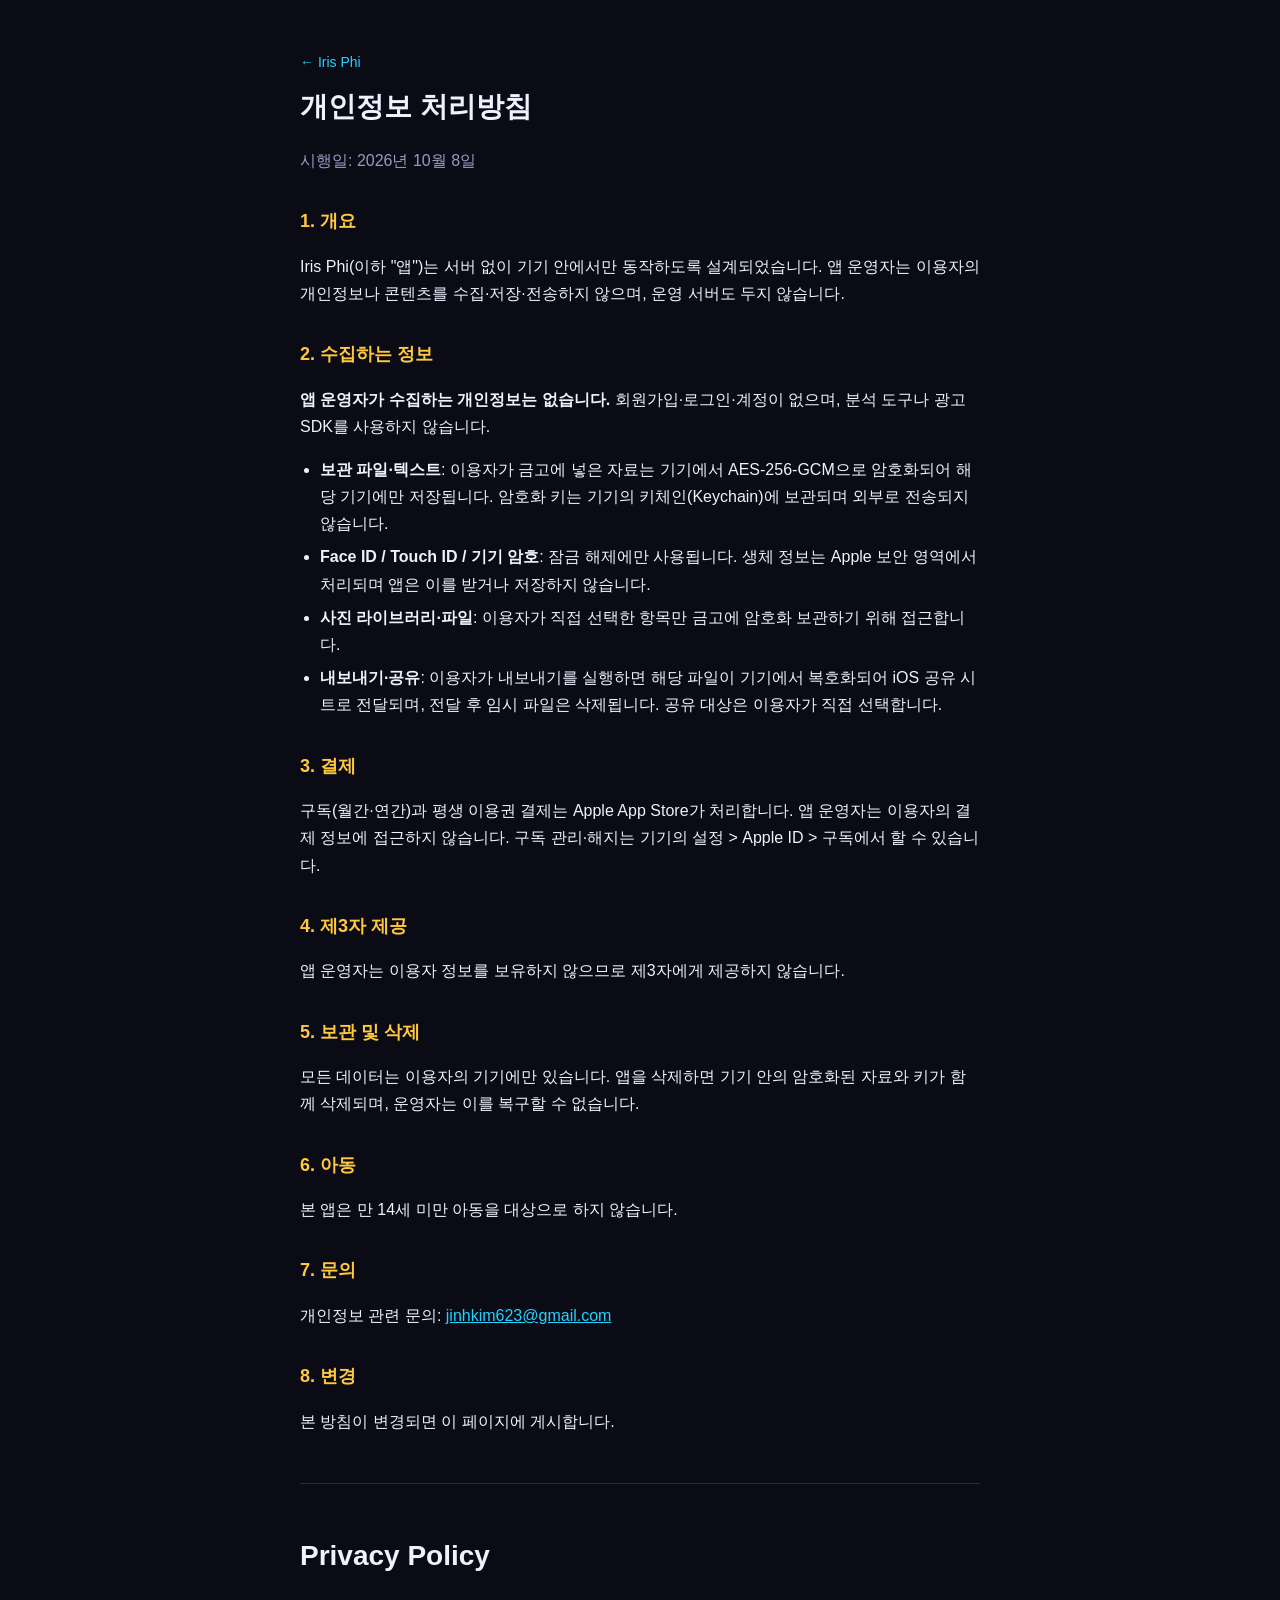
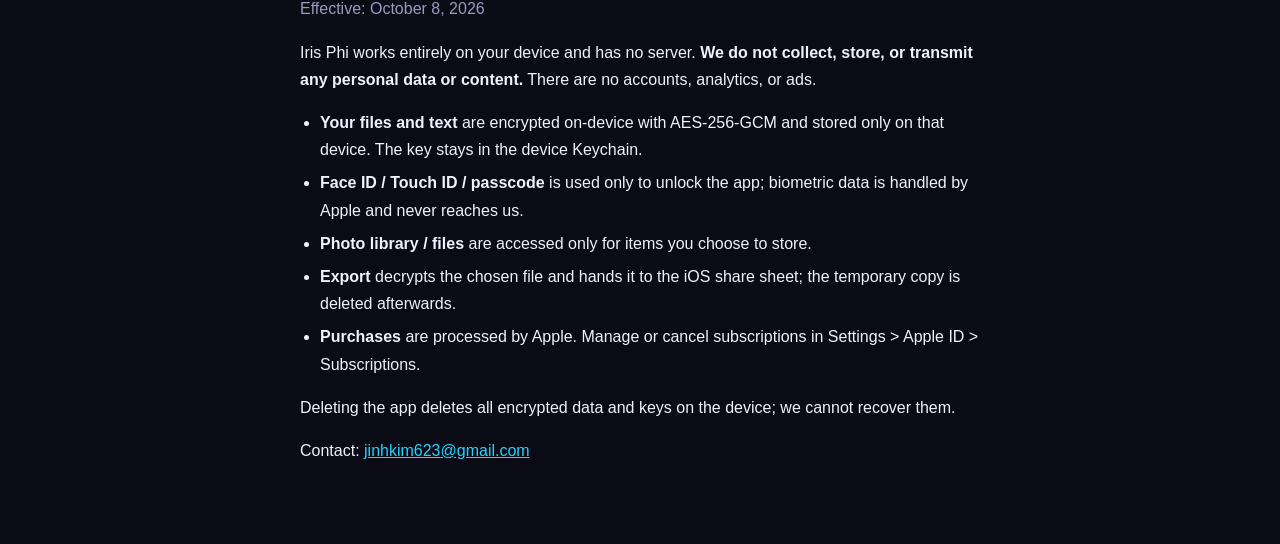
==== privacy.html @ ba1c48bc "Add files via upload" ====
<!doctype html>
<html lang="ko">
<head>
<meta charset="utf-8">
<meta name="viewport" content="width=device-width, initial-scale=1">
<title>개인정보 처리방침 · Iris Phi</title>
<link rel="stylesheet" href="style.css">
</head>
<body>
<main>
<a class="back" href="./">← Iris Phi</a>
<h1>개인정보 처리방침</h1>
<p class="muted">시행일: 2026년 10월 8일</p>

<h2>1. 개요</h2>
<p>Iris Phi(이하 "앱")는 서버 없이 기기 안에서만 동작하도록 설계되었습니다. 앱 운영자는 이용자의 개인정보나 콘텐츠를 수집·저장·전송하지 않으며, 운영 서버도 두지 않습니다.</p>

<h2>2. 수집하는 정보</h2>
<p><strong>앱 운영자가 수집하는 개인정보는 없습니다.</strong> 회원가입·로그인·계정이 없으며, 분석 도구나 광고 SDK를 사용하지 않습니다.</p>
<ul>
<li><strong>보관 파일·텍스트</strong>: 이용자가 금고에 넣은 자료는 기기에서 AES-256-GCM으로 암호화되어 해당 기기에만 저장됩니다. 암호화 키는 기기의 키체인(Keychain)에 보관되며 외부로 전송되지 않습니다.</li>
<li><strong>Face ID / Touch ID / 기기 암호</strong>: 잠금 해제에만 사용됩니다. 생체 정보는 Apple 보안 영역에서 처리되며 앱은 이를 받거나 저장하지 않습니다.</li>
<li><strong>사진 라이브러리·파일</strong>: 이용자가 직접 선택한 항목만 금고에 암호화 보관하기 위해 접근합니다.</li>
<li><strong>내보내기·공유</strong>: 이용자가 내보내기를 실행하면 해당 파일이 기기에서 복호화되어 iOS 공유 시트로 전달되며, 전달 후 임시 파일은 삭제됩니다. 공유 대상은 이용자가 직접 선택합니다.</li>
</ul>

<h2>3. 결제</h2>
<p>구독(월간·연간)과 평생 이용권 결제는 Apple App Store가 처리합니다. 앱 운영자는 이용자의 결제 정보에 접근하지 않습니다. 구독 관리·해지는 기기의 설정 &gt; Apple ID &gt; 구독에서 할 수 있습니다.</p>

<h2>4. 제3자 제공</h2>
<p>앱 운영자는 이용자 정보를 보유하지 않으므로 제3자에게 제공하지 않습니다.</p>

<h2>5. 보관 및 삭제</h2>
<p>모든 데이터는 이용자의 기기에만 있습니다. 앱을 삭제하면 기기 안의 암호화된 자료와 키가 함께 삭제되며, 운영자는 이를 복구할 수 없습니다.</p>

<h2>6. 아동</h2>
<p>본 앱은 만 14세 미만 아동을 대상으로 하지 않습니다.</p>

<h2>7. 문의</h2>
<p>개인정보 관련 문의: <a href="mailto:jinhkim623@gmail.com">jinhkim623@gmail.com</a></p>

<h2>8. 변경</h2>
<p>본 방침이 변경되면 이 페이지에 게시합니다.</p>

<hr>

<h1 id="en">Privacy Policy</h1>
<p class="muted">Effective: October 8, 2026</p>
<p>Iris Phi works entirely on your device and has no server. <strong>We do not collect, store, or transmit any personal data or content.</strong> There are no accounts, analytics, or ads.</p>
<ul>
<li><strong>Your files and text</strong> are encrypted on-device with AES-256-GCM and stored only on that device. The key stays in the device Keychain.</li>
<li><strong>Face ID / Touch ID / passcode</strong> is used only to unlock the app; biometric data is handled by Apple and never reaches us.</li>
<li><strong>Photo library / files</strong> are accessed only for items you choose to store.</li>
<li><strong>Export</strong> decrypts the chosen file and hands it to the iOS share sheet; the temporary copy is deleted afterwards.</li>
<li><strong>Purchases</strong> are processed by Apple. Manage or cancel subscriptions in Settings &gt; Apple ID &gt; Subscriptions.</li>
</ul>
<p>Deleting the app deletes all encrypted data and keys on the device; we cannot recover them.</p>
<p>Contact: <a href="mailto:jinhkim623@gmail.com">jinhkim623@gmail.com</a></p>
</main>
</body>
</html>
---- style.css ----
:root{--bg:#0B0B16;--surface:#15152A;--gold:#FFC83D;--hi:#F0F0FF;--lo:#9A9AC0;--link:#22D3FF}
*{box-sizing:border-box}
body{margin:0;background:var(--bg);color:var(--hi);font:16px/1.7 -apple-system,BlinkMacSystemFont,'Apple SD Gothic Neo','Helvetica Neue',sans-serif;-webkit-font-smoothing:antialiased}
main{max-width:720px;margin:0 auto;padding:48px 20px 64px}
h1{font-size:28px;margin:8px 0 4px}
h2{font-size:18px;color:var(--gold);margin:32px 0 8px}
a{color:var(--link)}
ul{padding-left:20px}
li{margin:6px 0}
hr{border:0;border-top:1px solid #2a2a44;margin:48px 0}
.muted{color:var(--lo)}
.small{font-size:13px;margin-top:40px}
.back{text-decoration:none;font-size:14px}
.hero{text-align:center;padding:24px 0 8px}
.brand{font-size:40px;font-weight:800;letter-spacing:-1px}
.brand span{color:var(--gold);font-family:Georgia,'Times New Roman',serif}
.tag{color:var(--gold);font-weight:600;margin:0 0 12px}
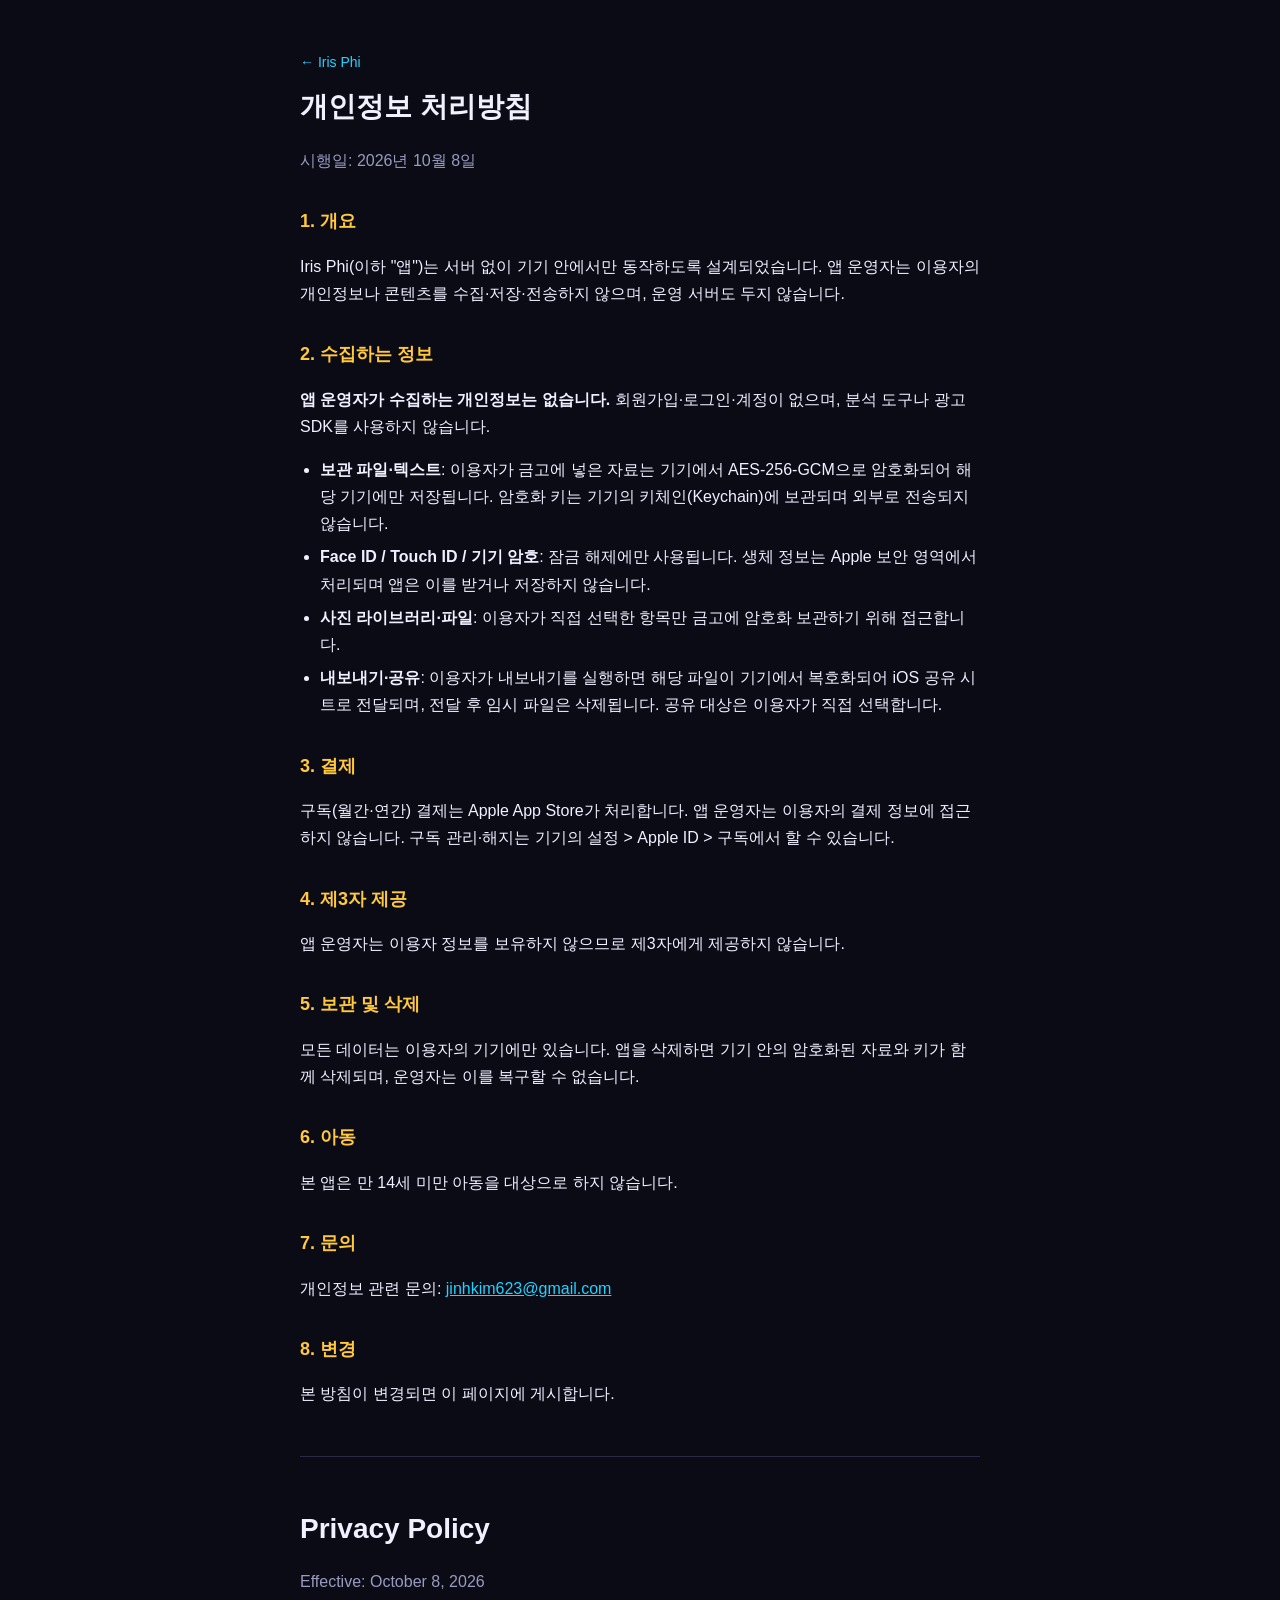
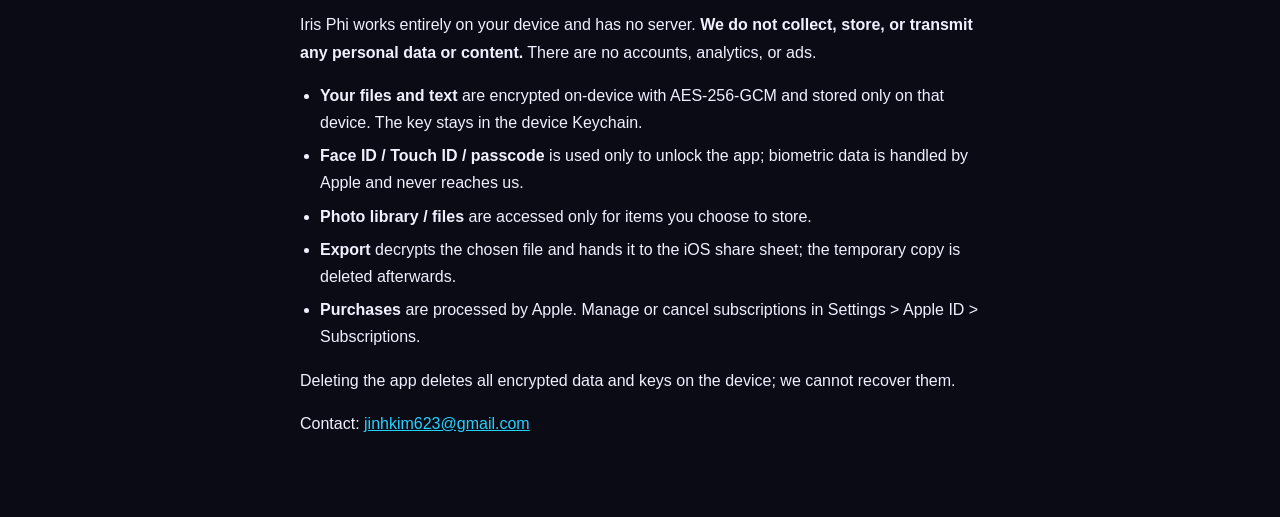
==== commit 41da133f: "Update privacy.html" ====
--- a/privacy.html
+++ b/privacy.html
@@ -25,7 +25,7 @@
 </ul>
 
 <h2>3. 결제</h2>
-<p>구독(월간·연간)과 평생 이용권 결제는 Apple App Store가 처리합니다. 앱 운영자는 이용자의 결제 정보에 접근하지 않습니다. 구독 관리·해지는 기기의 설정 &gt; Apple ID &gt; 구독에서 할 수 있습니다.</p>
+<p>구독(월간·연간) 결제는 Apple App Store가 처리합니다. 앱 운영자는 이용자의 결제 정보에 접근하지 않습니다. 구독 관리·해지는 기기의 설정 &gt; Apple ID &gt; 구독에서 할 수 있습니다.</p>
 
 <h2>4. 제3자 제공</h2>
 <p>앱 운영자는 이용자 정보를 보유하지 않으므로 제3자에게 제공하지 않습니다.</p>
